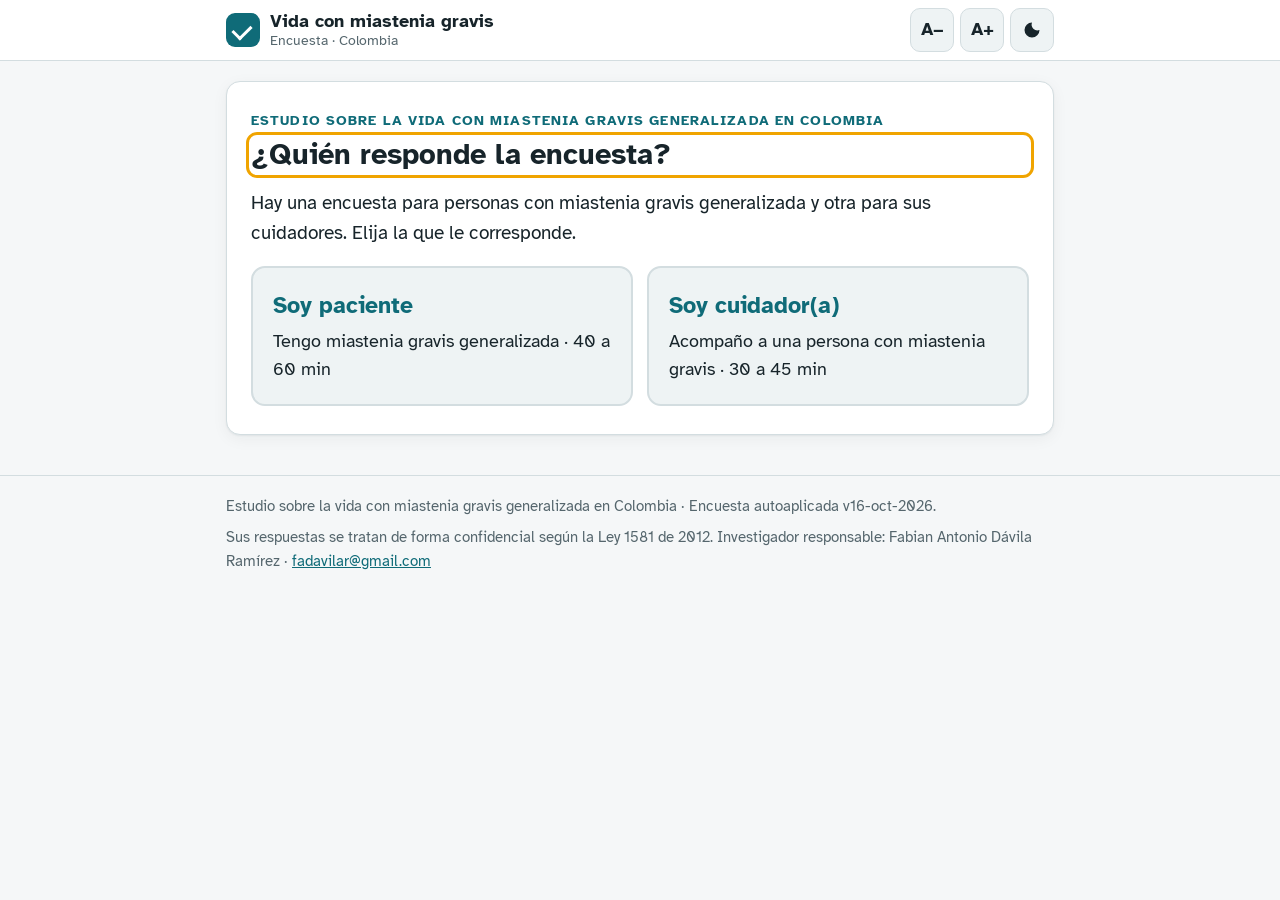
==== index.html @ 29c4d242 "Encuesta gMG Colombia: app de recolección para pacientes y cuidadores Formularios web de las encuest" ====
<!doctype html>
<html lang="es">
<head>
  <meta charset="utf-8">
  <meta name="viewport" content="width=device-width, initial-scale=1">
  <title>Encuesta gMG Colombia</title>
  <meta name="description" content="Encuesta autoaplicada para personas con miastenia gravis generalizada y sus cuidadores en Colombia.">
  <meta name="robots" content="noindex, nofollow">
  <link rel="icon" href="data:image/svg+xml,%3Csvg xmlns='http://www.w3.org/2000/svg' viewBox='0 0 32 32'%3E%3Crect width='32' height='32' rx='7' fill='%230f6b78'/%3E%3Cpath d='M9 17l4.5 4.5L23 11' stroke='white' stroke-width='3.2' fill='none' stroke-linecap='round' stroke-linejoin='round'/%3E%3C/svg%3E">
  <link rel="preconnect" href="https://fonts.googleapis.com">
  <link rel="preconnect" href="https://fonts.gstatic.com" crossorigin>
  <link href="https://fonts.googleapis.com/css2?family=Atkinson+Hyperlegible:ital,wght@0,400;0,700;1,400&display=swap" rel="stylesheet">
  <link rel="stylesheet" href="css/styles.css">
</head>
<body>
  <a class="skip" href="#app">Ir al contenido</a>
  <header class="topbar">
    <div class="wrap topbar-in">
      <a class="brand" href="./" aria-label="Inicio de la encuesta">
        <span class="logo" aria-hidden="true"></span>
        <span class="brand-text">Vida con miastenia gravis<small>Encuesta · Colombia</small></span>
      </a>
      <div class="tools" role="group" aria-label="Opciones de lectura">
        <button type="button" id="btn-font-down" aria-label="Letra más pequeña">A−</button>
        <button type="button" id="btn-font-up" aria-label="Letra más grande">A+</button>
        <button type="button" id="btn-theme" aria-label="Cambiar entre modo claro y oscuro">
          <svg viewBox="0 0 24 24" width="20" height="20" aria-hidden="true"><path fill="currentColor" d="M12 3a9 9 0 1 0 9 9 7 7 0 0 1-9-9z"/></svg>
        </button>
      </div>
    </div>
  </header>

  <main id="app" class="wrap" tabindex="-1">
    <noscript><p class="callout">Para responder la encuesta necesita activar JavaScript en su navegador.</p></noscript>
  </main>

  <footer class="footer">
    <div class="wrap">
      <p id="emergency" class="emergency" hidden><strong>Importante:</strong> si mientras responde siente que aumenta la debilidad o le cuesta respirar o tragar, deje la encuesta y busque atención de urgencias.</p>
      <p>Estudio sobre la vida con miastenia gravis generalizada en Colombia · Encuesta autoaplicada v16-oct-2026.</p>
      <p>Sus respuestas se tratan de forma confidencial según la Ley 1581 de 2012. Investigador responsable: Fabian Antonio Dávila Ramírez · <a href="mailto:fadavilar@gmail.com">fadavilar@gmail.com</a></p>
    </div>
  </footer>

  <script src="js/config.js"></script>
  <script src="js/encuestas.js"></script>
  <script src="js/app.js"></script>
</body>
</html>
---- css/styles.css ----
/* Encuesta gMG Colombia — estilos */
:root {
  --bg: #f5f7f8;
  --surface: #ffffff;
  --surface-2: #eef3f4;
  --text: #17242a;
  --muted: #55666d;
  --border: #d3dde0;
  --accent: #0f6b78;
  --accent-ink: #ffffff;
  --accent-soft: #dcefF1;
  --sel: #e3f2f3;
  --warn: #8a4b00;
  --warn-bg: #fff4e0;
  --danger: #a3261d;
  --ok: #1d7a46;
  --sens: #6b3fa0;
  --sens-bg: #f1eafa;
  --focus: #f0a400;
  --radius: 14px;
  --shadow: 0 1px 2px rgba(16, 40, 48, .06), 0 4px 16px rgba(16, 40, 48, .05);
  color-scheme: light;
}
@media (prefers-color-scheme: dark) {
  :root:not([data-theme="light"]) {
    --bg: #0f1719; --surface: #172327; --surface-2: #1d2c31; --text: #e8f0f2; --muted: #a2b4ba;
    --border: #2d4047; --accent: #4cc2cf; --accent-ink: #062226; --accent-soft: #163b41; --sel: #16393e;
    --warn: #ffc56b; --warn-bg: #3a2a10; --danger: #ff8a80; --ok: #6fd69b; --sens: #c9a8f0; --sens-bg: #2c2140;
    --shadow: none; color-scheme: dark;
  }
}
:root[data-theme="dark"] {
  --bg: #0f1719; --surface: #172327; --surface-2: #1d2c31; --text: #e8f0f2; --muted: #a2b4ba;
  --border: #2d4047; --accent: #4cc2cf; --accent-ink: #062226; --accent-soft: #163b41; --sel: #16393e;
  --warn: #ffc56b; --warn-bg: #3a2a10; --danger: #ff8a80; --ok: #6fd69b; --sens: #c9a8f0; --sens-bg: #2c2140;
  --shadow: none; color-scheme: dark;
}

* { box-sizing: border-box; }
html { -webkit-text-size-adjust: 100%; }
body {
  margin: 0; background: var(--bg); color: var(--text);
  font-family: "Atkinson Hyperlegible", system-ui, -apple-system, "Segoe UI", Roboto, sans-serif;
  font-size: 1rem; line-height: 1.55;
}
a { color: var(--accent); }
h2, h3, h4 { line-height: 1.25; margin: 0 0 .5em; }
h2 { font-size: 1.6rem; }
h3 { font-size: 1.1rem; margin-top: 1.4em; }
p { margin: 0 0 .8em; }
:focus-visible { outline: 3px solid var(--focus); outline-offset: 2px; border-radius: 6px; }
[hidden] { display: none !important; }
.sr-only { position: absolute; width: 1px; height: 1px; padding: 0; margin: -1px; overflow: hidden; clip: rect(0 0 0 0); white-space: nowrap; border: 0; }
.skip { position: absolute; left: -999px; top: 0; background: var(--accent); color: var(--accent-ink); padding: .5em 1em; z-index: 10; }
.skip:focus { left: 8px; }
.wrap { max-width: 860px; margin: 0 auto; padding: 0 16px; }
main.wrap { padding-top: 20px; padding-bottom: 40px; outline: none; }
.muted { color: var(--muted); }
.mono { font-family: ui-monospace, Consolas, monospace; letter-spacing: .05em; }

/* barra superior */
.topbar { background: var(--surface); border-bottom: 1px solid var(--border); position: sticky; top: 0; z-index: 5; }
.topbar-in { display: flex; align-items: center; justify-content: space-between; gap: 12px; min-height: 60px; }
.brand { display: flex; align-items: center; gap: 10px; text-decoration: none; color: var(--text); min-width: 0; }
.logo { width: 34px; height: 34px; border-radius: 9px; flex: none; background: var(--accent);
  -webkit-mask: none; position: relative; }
.logo::after { content: ""; position: absolute; left: 10px; top: 8px; width: 9px; height: 15px; border: solid var(--accent-ink); border-width: 0 3.5px 3.5px 0; transform: rotate(45deg); }
.brand-text { font-weight: 700; font-size: 1rem; line-height: 1.15; overflow: hidden; text-overflow: ellipsis; }
.brand-text small { display: block; font-weight: 400; color: var(--muted); font-size: .8rem; }
.tools { display: flex; gap: 6px; flex: none; }
.tools button { min-width: 44px; height: 44px; border-radius: 10px; border: 1px solid var(--border); background: var(--surface-2);
  color: var(--text); font: inherit; font-weight: 700; cursor: pointer; display: inline-flex; align-items: center; justify-content: center; }
.tools button:hover { border-color: var(--accent); }

/* bloques */
.eyebrow { text-transform: uppercase; letter-spacing: .08em; font-size: .78rem; font-weight: 700; color: var(--accent); margin-bottom: .4em; }
.lead { font-size: 1.08rem; }
.paper, .q, .review, .send-box, .hero { background: var(--surface); border: 1px solid var(--border); border-radius: var(--radius); box-shadow: var(--shadow); }
.paper { padding: 24px; }
.paper.center { text-align: left; }
.h-consent { margin-top: 1.4em; padding-top: 1em; border-top: 1px solid var(--border); }
.callout { background: var(--surface-2); border-radius: 12px; padding: 16px 18px; margin: 1.2em 0; }
.callout h3 { margin-top: 0; }
.callout ul { margin: .4em 0 .8em; padding-left: 1.2em; }
.callout li { margin-bottom: .35em; }
.warn-box { background: var(--warn-bg); color: var(--text); border-left: 4px solid var(--warn); }
.error { color: var(--danger); font-weight: 700; }
.static { padding: 12px 0; display: block; }

/* inicio */
.hero { padding: 28px 24px; }
.choices { display: grid; gap: 14px; margin-top: 18px; }
@media (min-width: 640px) { .choices { grid-template-columns: 1fr 1fr; } }
.choice { display: flex; flex-direction: column; gap: 4px; padding: 20px; border: 2px solid var(--border); border-radius: var(--radius);
  text-decoration: none; color: var(--text); background: var(--surface-2); min-height: 120px; }
.choice:hover { border-color: var(--accent); }
.choice strong { font-size: 1.3rem; color: var(--accent); }
.choice em { font-style: normal; font-weight: 700; color: var(--ok); margin-top: auto; }

/* progreso */
.progress { margin-bottom: 18px; }
.progress-top { display: flex; justify-content: space-between; gap: 10px; font-weight: 700; font-size: .95rem; flex-wrap: wrap; }
.saved { font-weight: 400; color: var(--muted); font-size: .85rem; }
.bar { height: 8px; border-radius: 99px; background: var(--surface-2); border: 1px solid var(--border); overflow: hidden; margin: 6px 0 10px; }
.bar span { display: block; height: 100%; background: var(--accent); transition: width .3s; }
.steps { list-style: none; display: flex; flex-wrap: wrap; gap: 6px; padding: 0; margin: 0; }
.steps button { width: 40px; height: 40px; border-radius: 50%; border: 1px solid var(--border); background: var(--surface); color: var(--text);
  font: inherit; font-weight: 700; cursor: pointer; }
.steps button.current { background: var(--accent); color: var(--accent-ink); border-color: var(--accent); }

.part-head { margin: 8px 0 18px; }

/* preguntas */
.questions { display: grid; gap: 16px; }
.q { padding: 20px; scroll-margin-top: 80px; border-left: 5px solid var(--border); }
.q.is-answered { border-left-color: var(--accent); }
.q.flash { animation: flash 1.6s ease-out; }
@keyframes flash { 0% { box-shadow: 0 0 0 4px var(--focus); } 100% { box-shadow: var(--shadow); } }
.q-head { display: flex; gap: 12px; align-items: flex-start; }
.q-num { flex: none; min-width: 2.1em; height: 2.1em; border-radius: 50%; background: var(--accent-soft); color: var(--accent);
  font-weight: 700; display: inline-flex; align-items: center; justify-content: center; font-size: .95rem; }
.q-text { font-size: 1.12rem; margin: .2em 0 .5em; }
.q-note { color: var(--muted); font-size: .95rem; margin-top: -.2em; }
.badge-sens { display: inline-block; background: var(--sens-bg); color: var(--sens); font-weight: 700; font-size: .82rem;
  padding: 3px 10px; border-radius: 99px; margin: 0 0 .6em; }
.badge-sens.inline { margin: 0; }
.item + .item { margin-top: 14px; }
.item-label { font-weight: 700; margin-bottom: 8px; padding: 0; }
.jump { font-style: normal; color: var(--muted); font-size: .88rem; white-space: nowrap; }

fieldset { border: 0; margin: 0; padding: 0; min-width: 0; }
.opts { display: grid; gap: 8px; }
@media (min-width: 700px) { .opts { grid-template-columns: 1fr 1fr; } .opts > legend { grid-column: 1 / -1; } }
.opt { display: flex; align-items: flex-start; gap: 12px; padding: 12px 14px; border: 1.5px solid var(--border); border-radius: 12px;
  cursor: pointer; background: var(--surface); min-height: 52px; }
.opt:hover { border-color: var(--accent); }
.opt:has(input:checked) { border-color: var(--accent); background: var(--sel); }
.opt input { width: 24px; height: 24px; margin: 1px 0 0; accent-color: var(--accent); flex: none; }
.opt.accept { margin-top: 16px; }

.fields { display: grid; gap: 12px; }
@media (min-width: 640px) { .fields { grid-template-columns: 1fr 1fr; } }
.field { display: flex; flex-direction: column; gap: 6px; margin-top: 10px; }
.fields .field { margin-top: 0; }
.f-label { font-weight: 700; font-size: .95rem; }
.f-input { display: flex; align-items: center; gap: 8px; }
.unit { color: var(--muted); font-size: .9rem; white-space: nowrap; }
input[type=text], select, textarea {
  font: inherit; color: var(--text); background: var(--surface); border: 1.5px solid var(--border); border-radius: 10px;
  padding: 11px 12px; width: 100%; min-height: 48px;
}
.num input { max-width: 14em; }
input:focus, select:focus, textarea:focus { border-color: var(--accent); }
textarea { resize: vertical; min-height: 120px; }
.warn { color: var(--warn); font-size: .88rem; }

/* matrices */
.grid { display: grid; gap: 10px; }
.grow { padding: 12px 14px; border: 1px solid var(--border); border-radius: 12px; background: var(--surface-2); }
.grow:has(input:checked) { border-color: var(--accent); }
.grow > legend { float: left; width: 100%; font-weight: 700; margin-bottom: 8px; padding: 0; }
.pills { clear: both; display: flex; flex-wrap: wrap; gap: 8px; }
.pill { position: relative; cursor: pointer; flex: 1 1 auto; }
.pill input { position: absolute; opacity: 0; inset: 0; width: 100%; height: 100%; margin: 0; cursor: pointer; }
.pill span { display: flex; align-items: center; justify-content: center; text-align: center; min-height: 44px; padding: 8px 12px;
  border: 1.5px solid var(--border); border-radius: 10px; background: var(--surface); font-size: .95rem; height: 100%; }
.pill input:checked + span { background: var(--accent); color: var(--accent-ink); border-color: var(--accent); font-weight: 700; }
.pill input:focus-visible + span { outline: 3px solid var(--focus); outline-offset: 2px; }
.grid-compact .pill { flex: 1 1 0; }
.decision { margin-top: 8px; }
.decision .pill { flex: 0 1 120px; }

/* gastos */
.costs { display: grid; gap: 10px; }
.cost-group { margin: 12px 0 2px; color: var(--accent); font-size: 1rem; }
.cost { padding: 14px; border: 1px solid var(--border); border-radius: 12px; background: var(--surface-2); }
.cost > legend { float: left; width: 100%; font-weight: 700; margin-bottom: 8px; padding: 0; }
.cost-fields { clear: both; display: grid; gap: 10px; grid-template-columns: 1fr; }
@media (min-width: 640px) { .cost-fields { grid-template-columns: 1fr 1fr; } }
.cost .field { margin-top: 0; }
.cost .num input { max-width: none; }

/* botones */
.btn { font: inherit; font-weight: 700; padding: 12px 20px; min-height: 50px; border-radius: 12px; border: 1.5px solid var(--border);
  background: var(--surface); color: var(--text); cursor: pointer; }
.btn:hover { border-color: var(--accent); }
.btn.primary { background: var(--accent); color: var(--accent-ink); border-color: var(--accent); }
.btn.primary:hover { filter: brightness(1.08); }
.btn.big { width: 100%; font-size: 1.15rem; min-height: 58px; }
.btn:disabled { opacity: .6; cursor: progress; }
.link-btn { background: none; border: 0; color: var(--muted); text-decoration: underline; font: inherit; font-size: .88rem; cursor: pointer;
  padding: 8px 0 0; min-height: 36px; }
.link-btn:hover { color: var(--accent); }
.nav { display: flex; justify-content: space-between; gap: 12px; margin-top: 22px; flex-wrap: wrap; }
.nav .btn.primary { margin-left: auto; }
.restart { margin-top: 18px; text-align: right; }

/* revisión */
.review { list-style: none; padding: 6px 18px; margin: 0 0 16px; }
.rev-part { padding: 14px 0; border-bottom: 1px solid var(--border); }
.rev-part:last-child { border-bottom: 0; }
.rev-head { display: flex; justify-content: space-between; gap: 10px; flex-wrap: wrap; margin-bottom: 8px; }
.chips { display: flex; flex-wrap: wrap; gap: 6px; }
.chip { font: inherit; font-weight: 700; min-width: 44px; height: 40px; border-radius: 99px; border: 1.5px solid var(--warn);
  background: var(--warn-bg); color: var(--text); cursor: pointer; padding: 0 10px; }
.ok { color: var(--ok); font-weight: 700; }
.send-box { padding: 20px; }
.hp { position: absolute; left: -9999px; width: 1px; height: 1px; overflow: hidden; }

/* pie */
.footer { border-top: 1px solid var(--border); color: var(--muted); font-size: .85rem; padding: 18px 0 28px; }
.footer p { margin: 0 0 .5em; }
.emergency { background: var(--warn-bg); color: var(--text); border-radius: 10px; padding: 10px 14px; }

@media (max-width: 520px) {
  h2 { font-size: 1.35rem; }
  .paper, .hero { padding: 18px 16px; }
  .q { padding: 16px 14px; }
  .brand-text small { display: none; }
  .nav .btn { flex: 1 1 100%; }
  .grid:not(.grid-compact):not(.decision) .pill { flex: 1 1 100%; }
  .grid:not(.grid-compact):not(.decision) .pill span { justify-content: flex-start; text-align: left; }
}
@media print {
  .topbar, .tools, .nav, .link-btn, .steps, .footer { display: none !important; }
  .q { break-inside: avoid; box-shadow: none; }
}
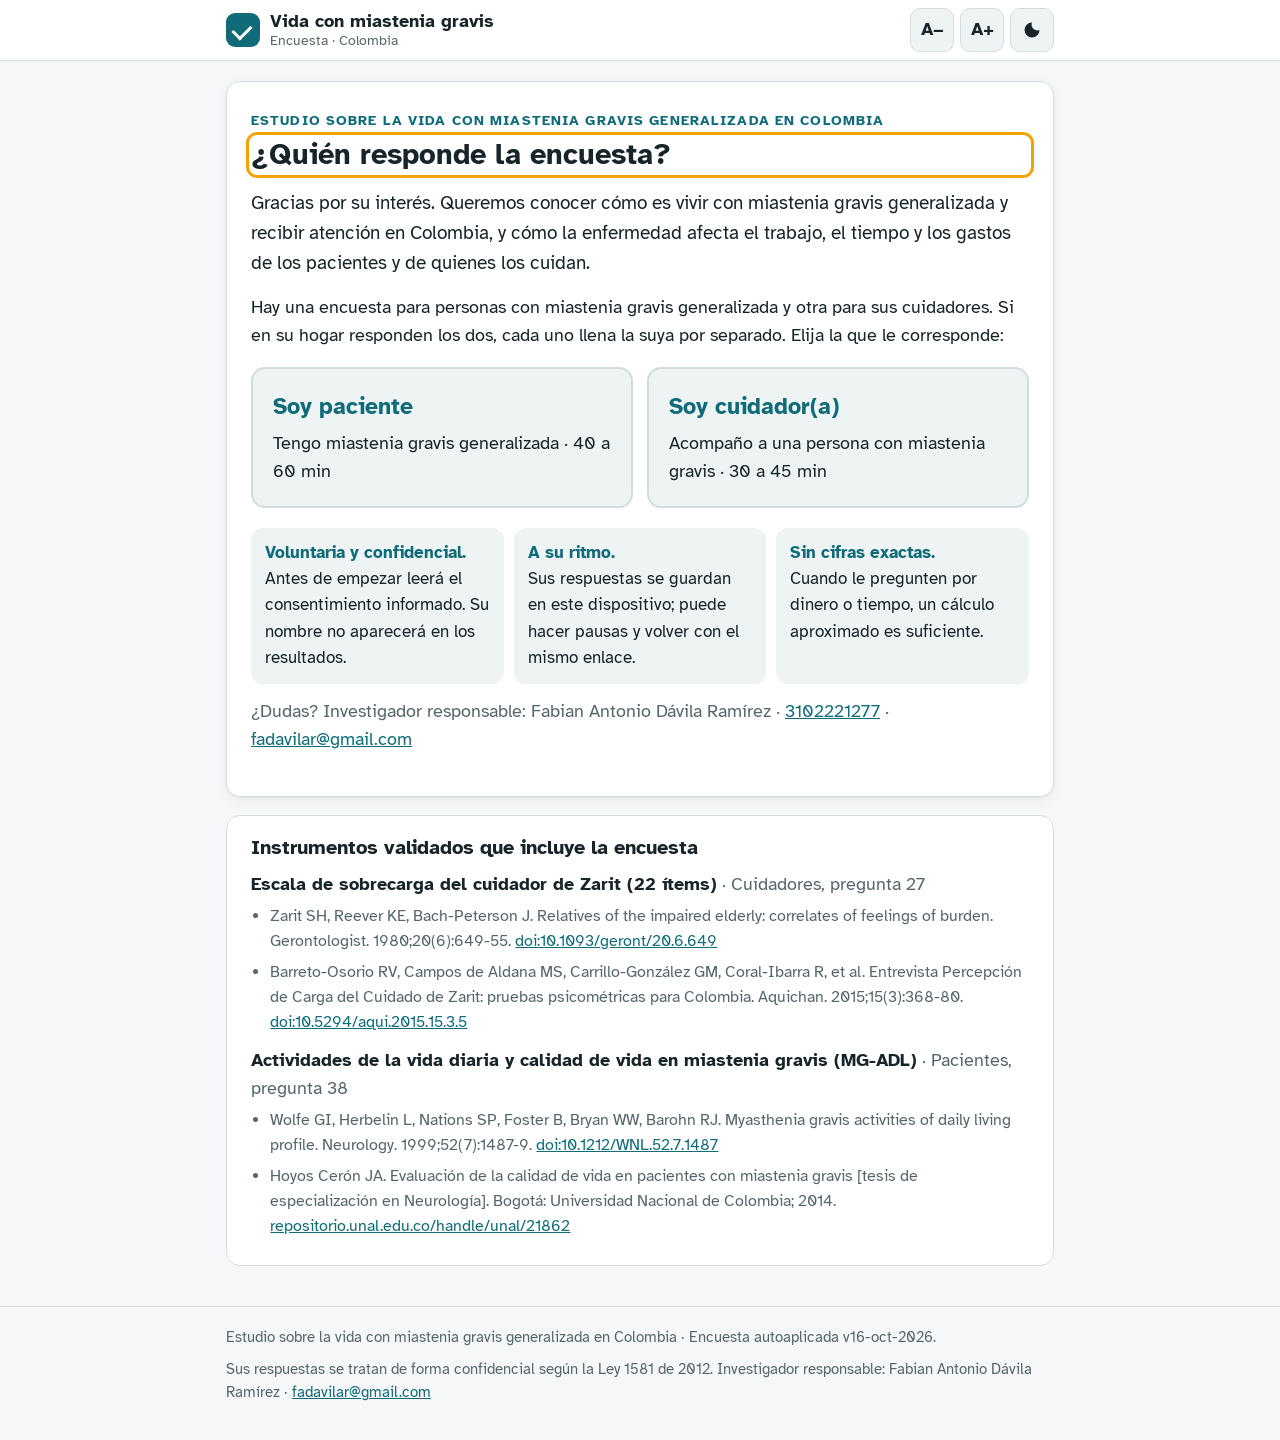
==== commit 08ccb051: "Versionar recursos para evitar caché tras actualizaciones Co-Authored-By: Claude Opus 5.5 <noreply@a" ====
--- a/index.html
+++ b/index.html
@@ -10,7 +10,7 @@
   <link rel="preconnect" href="https://fonts.googleapis.com">
   <link rel="preconnect" href="https://fonts.gstatic.com" crossorigin>
   <link href="https://fonts.googleapis.com/css2?family=Atkinson+Hyperlegible:ital,wght@0,400;0,700;1,400&display=swap" rel="stylesheet">
-  <link rel="stylesheet" href="css/styles.css">
+  <link rel="stylesheet" href="css/styles.css?v=2">
 </head>
 <body>
   <a class="skip" href="#app">Ir al contenido</a>
@@ -42,8 +42,8 @@
     </div>
   </footer>
 
-  <script src="js/config.js"></script>
-  <script src="js/encuestas.js"></script>
-  <script src="js/app.js"></script>
+  <script src="js/config.js?v=2"></script>
+  <script src="js/encuestas.js?v=2"></script>
+  <script src="js/app.js?v=2"></script>
 </body>
 </html>
--- a/css/styles.css
+++ b/css/styles.css
@@ -97,6 +97,20 @@
 .choice strong { font-size: 1.3rem; color: var(--accent); }
 .choice em { font-style: normal; font-weight: 700; color: var(--ok); margin-top: auto; }
 
+.facts { list-style: none; padding: 0; margin: 20px 0 14px; display: grid; gap: 10px; }
+@media (min-width: 640px) { .facts { grid-template-columns: repeat(3, 1fr); } }
+.facts li { background: var(--surface-2); border-radius: 12px; padding: 12px 14px; font-size: .95rem; }
+.facts strong { display: block; color: var(--accent); }
+.sources { margin-top: 18px; padding: 20px 24px; background: var(--surface); border: 1px solid var(--border); border-radius: var(--radius); }
+.sources h3 { margin-top: 0; }
+.source + .source { margin-top: 12px; }
+.source p { margin-bottom: .3em; }
+.sources ul, .fuente ul { margin: 0; padding-left: 1.2em; font-size: .9rem; color: var(--muted); }
+.sources li, .fuente li { margin-bottom: .35em; overflow-wrap: anywhere; }
+.fuente { margin-top: 12px; font-size: .9rem; }
+.fuente summary { cursor: pointer; color: var(--accent); font-weight: 700; min-height: 36px; display: flex; align-items: center; }
+.fuente ul { margin-top: 6px; }
+
 /* progreso */
 .progress { margin-bottom: 18px; }
 .progress-top { display: flex; justify-content: space-between; gap: 10px; font-weight: 700; font-size: .95rem; flex-wrap: wrap; }
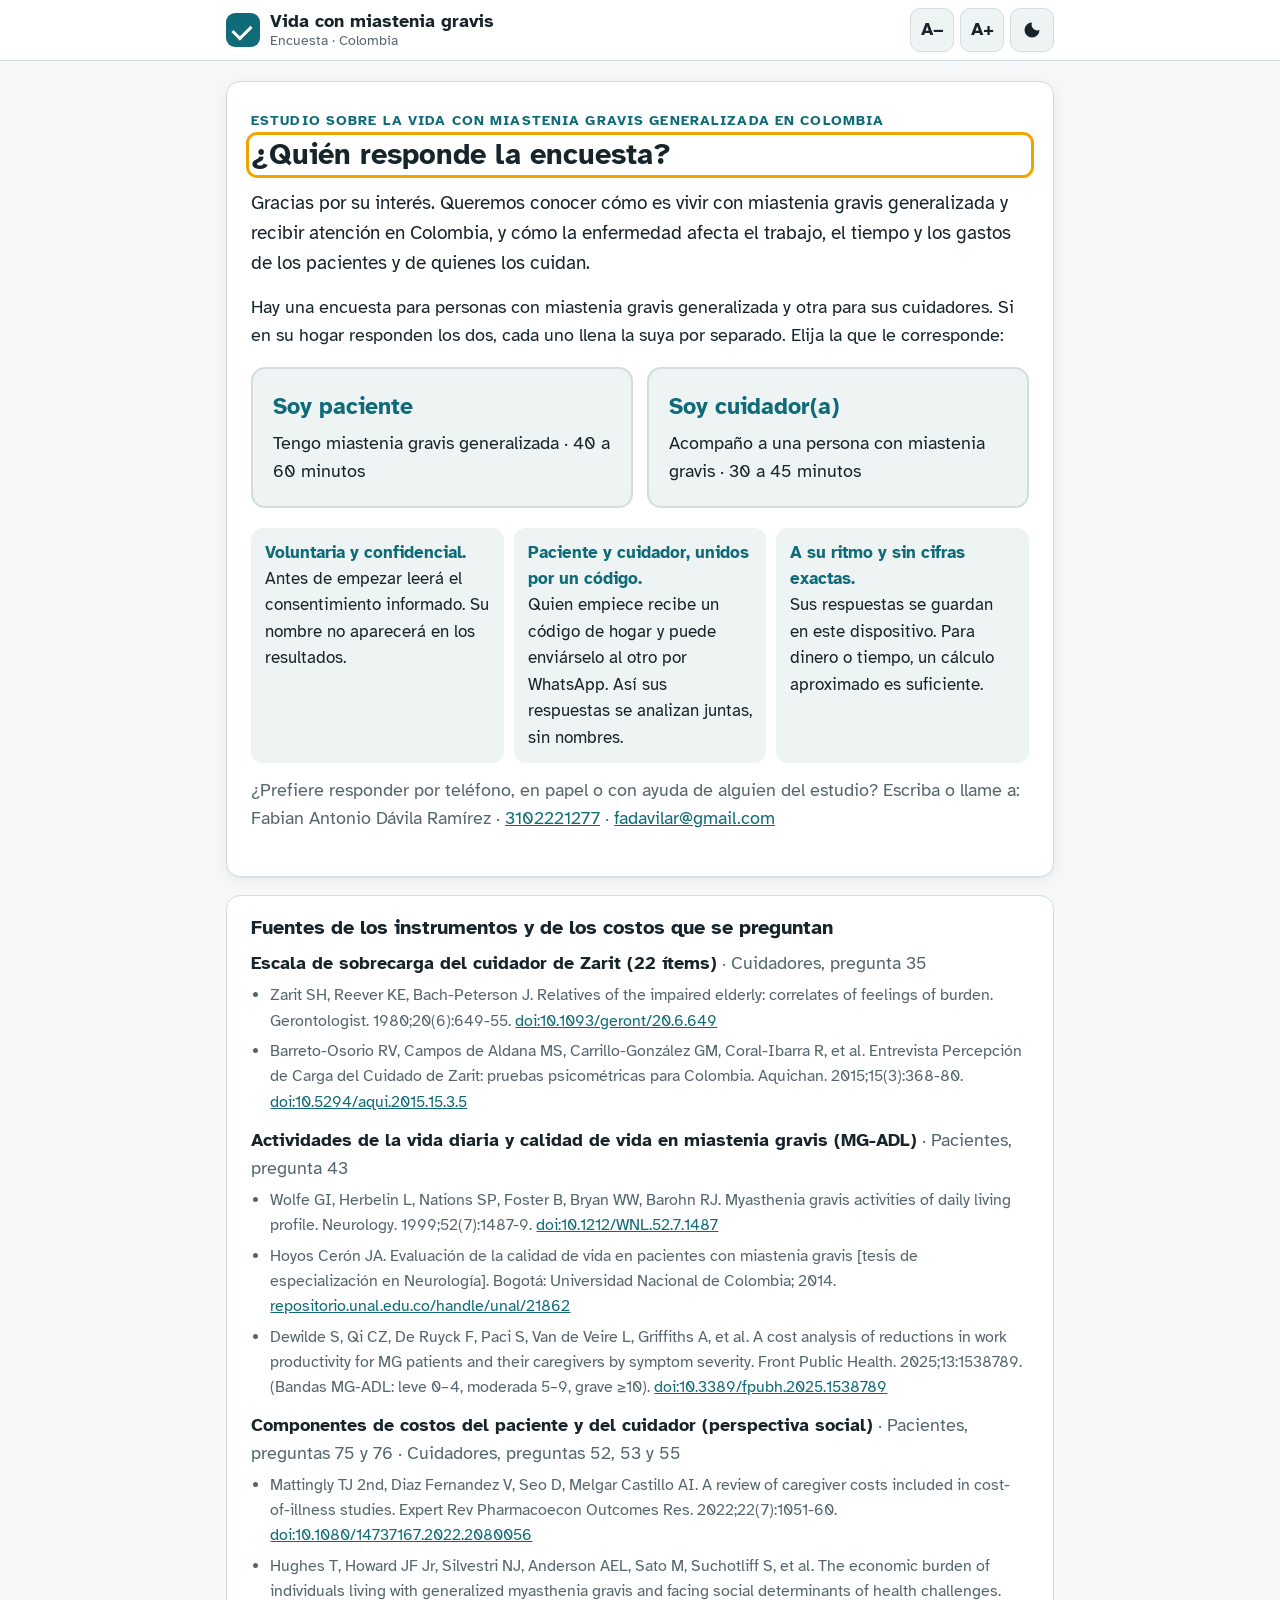
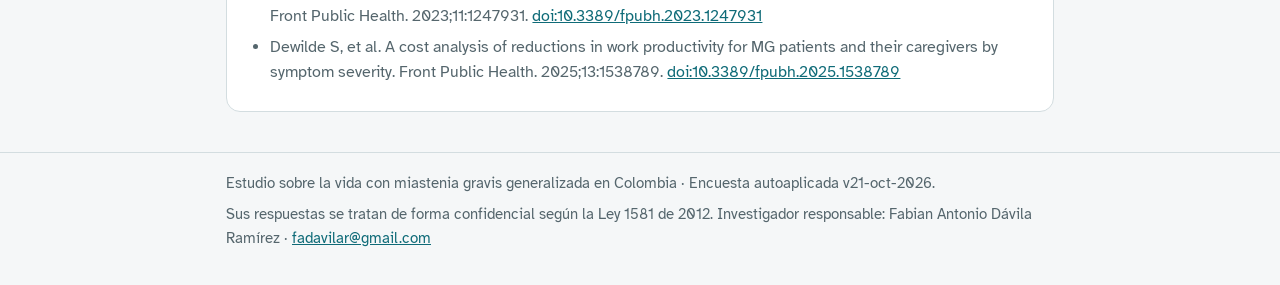
==== commit 75dc8e9a: "v21-oct-2026: díada paciente-cuidador, MG-ADL puntuable, costos ampliados y ajustes éticos - Código " ====
--- a/index.html
+++ b/index.html
@@ -10,7 +10,7 @@
   <link rel="preconnect" href="https://fonts.googleapis.com">
   <link rel="preconnect" href="https://fonts.gstatic.com" crossorigin>
   <link href="https://fonts.googleapis.com/css2?family=Atkinson+Hyperlegible:ital,wght@0,400;0,700;1,400&display=swap" rel="stylesheet">
-  <link rel="stylesheet" href="css/styles.css?v=2">
+  <link rel="stylesheet" href="css/styles.css?v=3">
 </head>
 <body>
   <a class="skip" href="#app">Ir al contenido</a>
@@ -37,13 +37,13 @@
   <footer class="footer">
     <div class="wrap">
       <p id="emergency" class="emergency" hidden><strong>Importante:</strong> si mientras responde siente que aumenta la debilidad o le cuesta respirar o tragar, deje la encuesta y busque atención de urgencias.</p>
-      <p>Estudio sobre la vida con miastenia gravis generalizada en Colombia · Encuesta autoaplicada v16-oct-2026.</p>
+      <p>Estudio sobre la vida con miastenia gravis generalizada en Colombia · Encuesta autoaplicada v21-oct-2026.</p>
       <p>Sus respuestas se tratan de forma confidencial según la Ley 1581 de 2012. Investigador responsable: Fabian Antonio Dávila Ramírez · <a href="mailto:fadavilar@gmail.com">fadavilar@gmail.com</a></p>
     </div>
   </footer>
 
-  <script src="js/config.js?v=2"></script>
-  <script src="js/encuestas.js?v=2"></script>
-  <script src="js/app.js?v=2"></script>
+  <script src="js/config.js?v=3"></script>
+  <script src="js/encuestas.js?v=3"></script>
+  <script src="js/app.js?v=3"></script>
 </body>
 </html>
--- a/css/styles.css
+++ b/css/styles.css
@@ -1,4 +1,20 @@
 /* Encuesta gMG Colombia — estilos */
+/* Código de hogar, MG-ADL y adaptaciones (v21-oct-2026) */
+.hogar { border-left: 4px solid var(--accent); margin: 0 0 18px; }
+.code-big { font-size: 1.8rem; font-weight: 700; color: var(--accent); margin: .1em 0 .4em; letter-spacing: .08em; }
+.share { display: flex; flex-wrap: wrap; gap: 10px; align-items: center; }
+.share .btn { text-decoration: none; display: inline-flex; align-items: center; }
+.hogar-otro { margin-top: 14px; }
+.hogar-otro summary { cursor: pointer; font-weight: 700; color: var(--accent); min-height: 40px; display: flex; align-items: center; }
+.hogar-form { display: flex; flex-wrap: wrap; gap: 10px; align-items: flex-end; }
+.hogar-form .field { flex: 1 1 220px; margin: 0; }
+.adl-opts { grid-template-columns: 1fr !important; clear: both; }
+.adl-opts .opt { background: var(--surface); }
+.score { display: inline-flex; align-items: center; justify-content: center; min-width: 1.6em; height: 1.6em; border-radius: 50%;
+  background: var(--accent-soft); color: var(--accent); margin-right: 6px; font-size: .9rem; }
+.invest-estado { margin-bottom: 10px; }
+.invest-estado .pill { flex: 1 1 180px; }
+.vinculo .field { margin-top: 0; }
 :root {
   --bg: #f5f7f8;
   --surface: #ffffff;
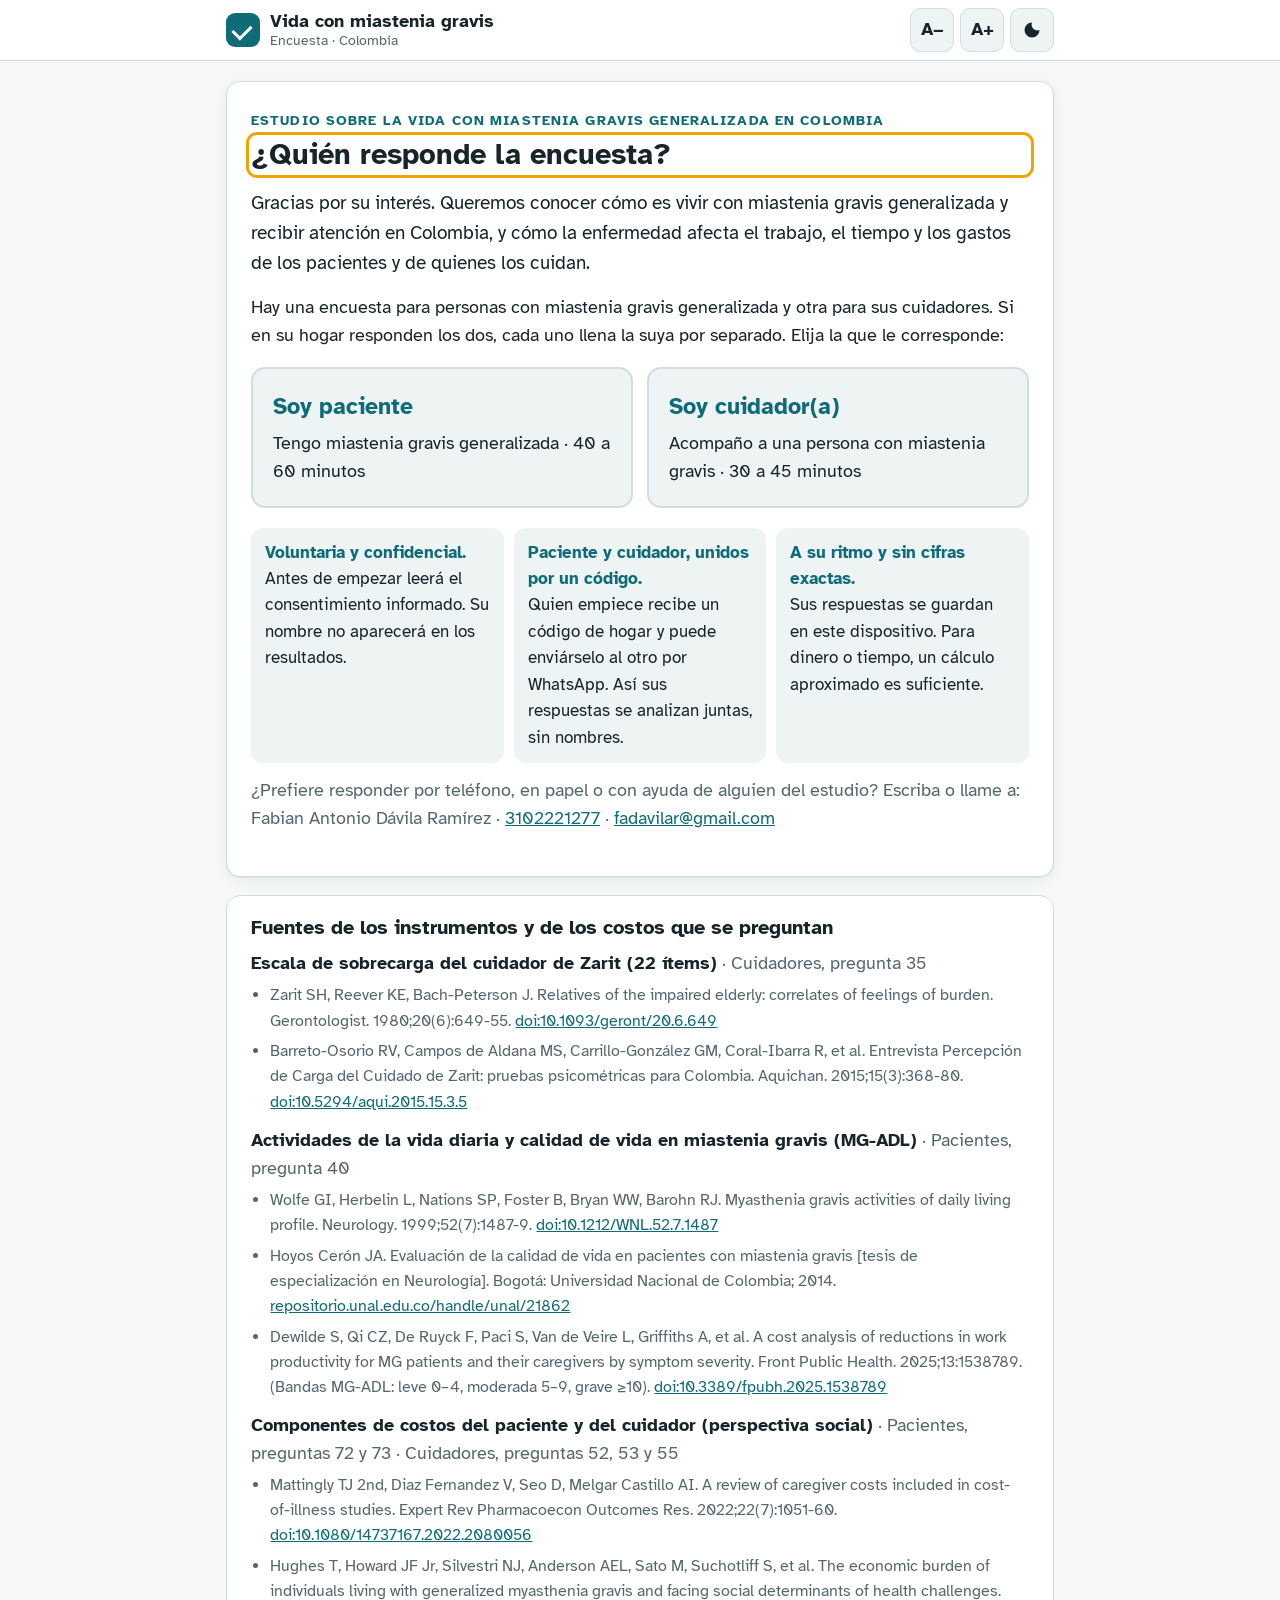
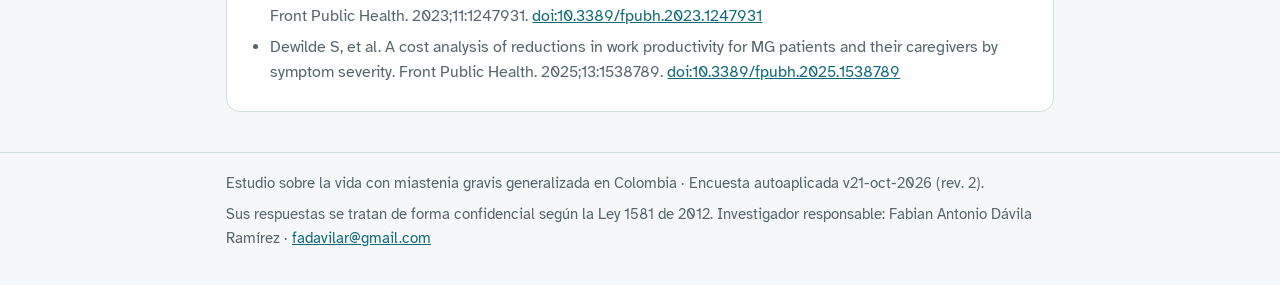
==== commit c57a5431: "rev. 2: farmacovigilancia, responsable de datos y desborde del campo Cuáles - Retira P24-P26 (tratam" ====
--- a/index.html
+++ b/index.html
@@ -10,7 +10,7 @@
   <link rel="preconnect" href="https://fonts.googleapis.com">
   <link rel="preconnect" href="https://fonts.gstatic.com" crossorigin>
   <link href="https://fonts.googleapis.com/css2?family=Atkinson+Hyperlegible:ital,wght@0,400;0,700;1,400&display=swap" rel="stylesheet">
-  <link rel="stylesheet" href="css/styles.css?v=3">
+  <link rel="stylesheet" href="css/styles.css?v=5">
 </head>
 <body>
   <a class="skip" href="#app">Ir al contenido</a>
@@ -37,13 +37,13 @@
   <footer class="footer">
     <div class="wrap">
       <p id="emergency" class="emergency" hidden><strong>Importante:</strong> si mientras responde siente que aumenta la debilidad o le cuesta respirar o tragar, deje la encuesta y busque atención de urgencias.</p>
-      <p>Estudio sobre la vida con miastenia gravis generalizada en Colombia · Encuesta autoaplicada v21-oct-2026.</p>
+      <p>Estudio sobre la vida con miastenia gravis generalizada en Colombia · Encuesta autoaplicada v21-oct-2026 (rev. 2).</p>
       <p>Sus respuestas se tratan de forma confidencial según la Ley 1581 de 2012. Investigador responsable: Fabian Antonio Dávila Ramírez · <a href="mailto:fadavilar@gmail.com">fadavilar@gmail.com</a></p>
     </div>
   </footer>
 
-  <script src="js/config.js?v=3"></script>
-  <script src="js/encuestas.js?v=3"></script>
-  <script src="js/app.js?v=3"></script>
+  <script src="js/config.js?v=5"></script>
+  <script src="js/encuestas.js?v=5"></script>
+  <script src="js/app.js?v=5"></script>
 </body>
 </html>
--- a/css/styles.css
+++ b/css/styles.css
@@ -15,6 +15,9 @@
 .invest-estado { margin-bottom: 10px; }
 .invest-estado .pill { flex: 1 1 180px; }
 .vinculo .field { margin-top: 0; }
+/* El campo "¿Cuáles?" va debajo del título de la fila (la leyenda es flotante). */
+.cost > .field { clear: both; margin: 0 0 10px; }
+.hint { font-size: .85rem; color: var(--muted); font-style: italic; }
 :root {
   --bg: #f5f7f8;
   --surface: #ffffff;
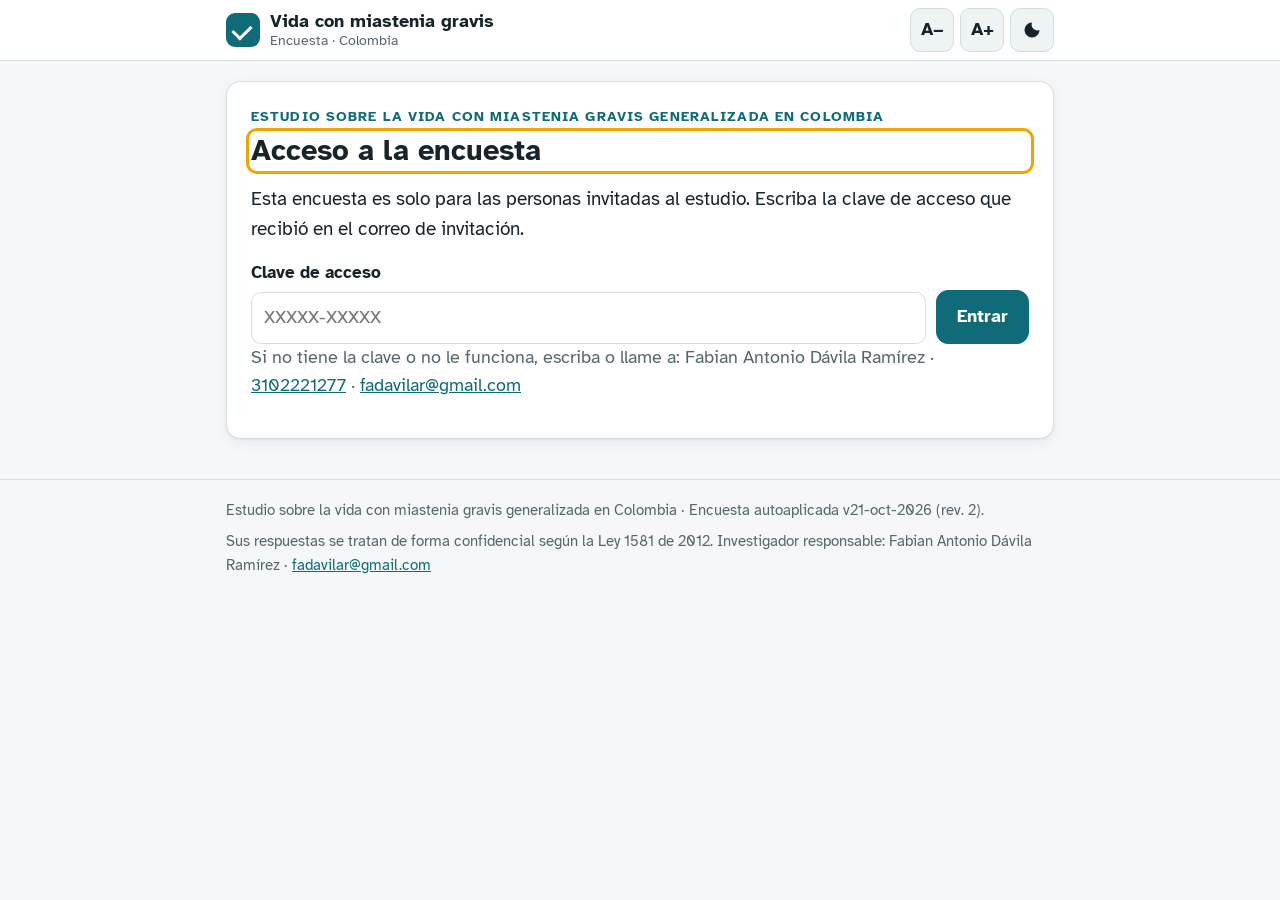
==== commit 0bb50dad: "Acceso privado con clave del estudio - Pantalla de acceso: la clave llega en el enlace (?k=) o se es" ====
--- a/index.html
+++ b/index.html
@@ -10,7 +10,7 @@
   <link rel="preconnect" href="https://fonts.googleapis.com">
   <link rel="preconnect" href="https://fonts.gstatic.com" crossorigin>
   <link href="https://fonts.googleapis.com/css2?family=Atkinson+Hyperlegible:ital,wght@0,400;0,700;1,400&display=swap" rel="stylesheet">
-  <link rel="stylesheet" href="css/styles.css?v=5">
+  <link rel="stylesheet" href="css/styles.css?v=6">
 </head>
 <body>
   <a class="skip" href="#app">Ir al contenido</a>
@@ -42,8 +42,8 @@
     </div>
   </footer>
 
-  <script src="js/config.js?v=5"></script>
-  <script src="js/encuestas.js?v=5"></script>
-  <script src="js/app.js?v=5"></script>
+  <script src="js/config.js?v=6"></script>
+  <script src="js/encuestas.js?v=6"></script>
+  <script src="js/app.js?v=6"></script>
 </body>
 </html>
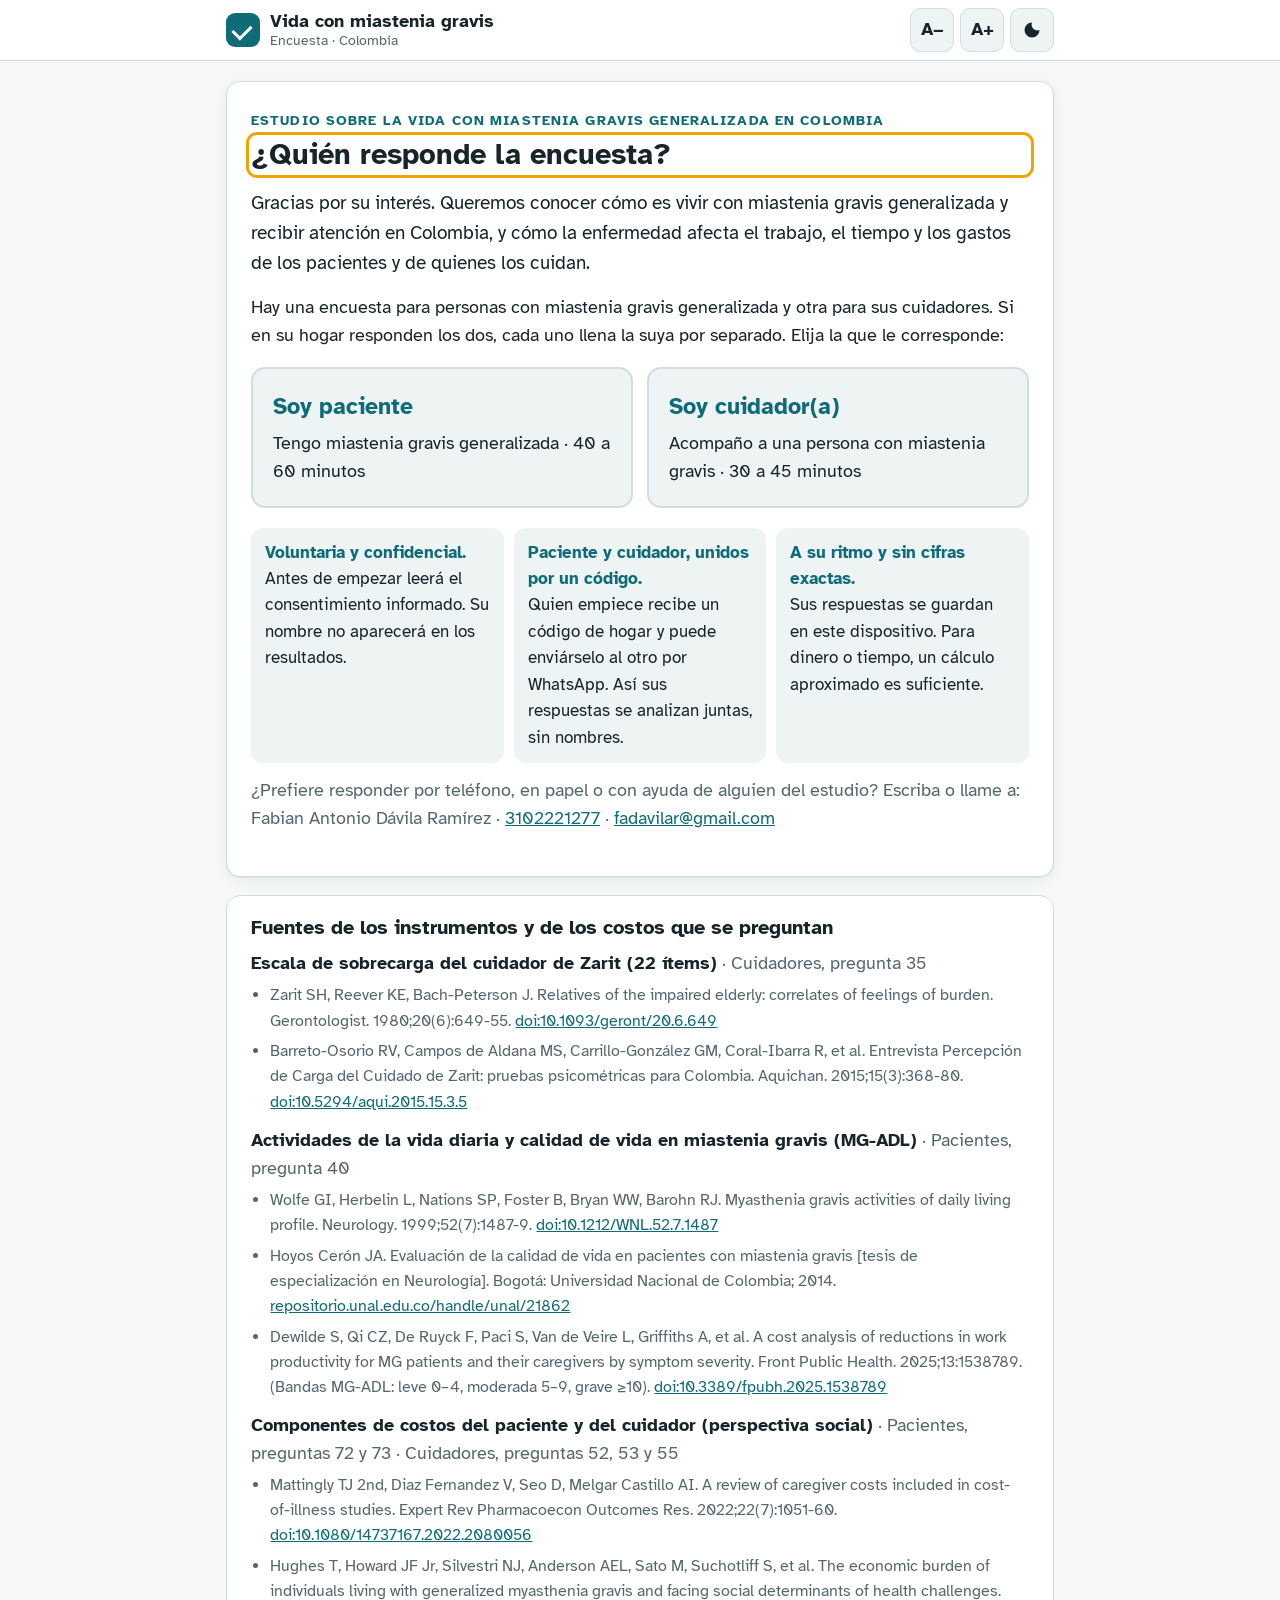
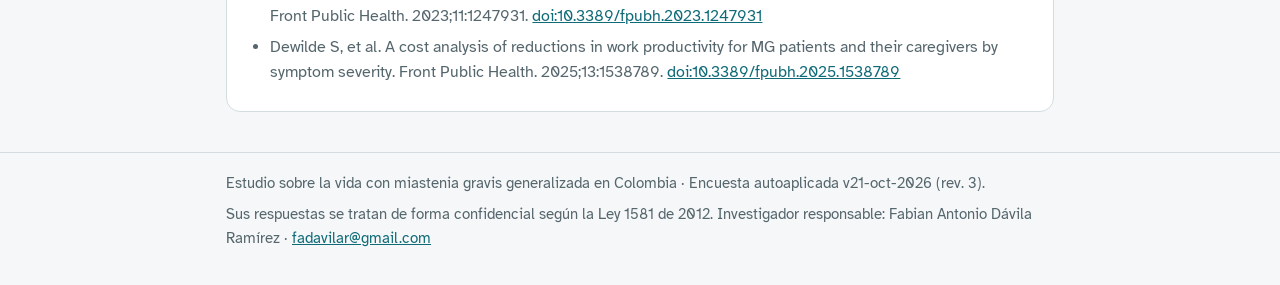
==== commit 04992f68: "Rev. 3: acceso directo, investigación social, sin concepto de comité - Desactiva la clave de acceso " ====
--- a/index.html
+++ b/index.html
@@ -10,7 +10,7 @@
   <link rel="preconnect" href="https://fonts.googleapis.com">
   <link rel="preconnect" href="https://fonts.gstatic.com" crossorigin>
   <link href="https://fonts.googleapis.com/css2?family=Atkinson+Hyperlegible:ital,wght@0,400;0,700;1,400&display=swap" rel="stylesheet">
-  <link rel="stylesheet" href="css/styles.css?v=6">
+  <link rel="stylesheet" href="css/styles.css?v=7">
 </head>
 <body>
   <a class="skip" href="#app">Ir al contenido</a>
@@ -37,13 +37,13 @@
   <footer class="footer">
     <div class="wrap">
       <p id="emergency" class="emergency" hidden><strong>Importante:</strong> si mientras responde siente que aumenta la debilidad o le cuesta respirar o tragar, deje la encuesta y busque atención de urgencias.</p>
-      <p>Estudio sobre la vida con miastenia gravis generalizada en Colombia · Encuesta autoaplicada v21-oct-2026 (rev. 2).</p>
+      <p>Estudio sobre la vida con miastenia gravis generalizada en Colombia · Encuesta autoaplicada v21-oct-2026 (rev. 3).</p>
       <p>Sus respuestas se tratan de forma confidencial según la Ley 1581 de 2012. Investigador responsable: Fabian Antonio Dávila Ramírez · <a href="mailto:fadavilar@gmail.com">fadavilar@gmail.com</a></p>
     </div>
   </footer>
 
-  <script src="js/config.js?v=6"></script>
-  <script src="js/encuestas.js?v=6"></script>
-  <script src="js/app.js?v=6"></script>
+  <script src="js/config.js?v=7"></script>
+  <script src="js/encuestas.js?v=7"></script>
+  <script src="js/app.js?v=7"></script>
 </body>
 </html>
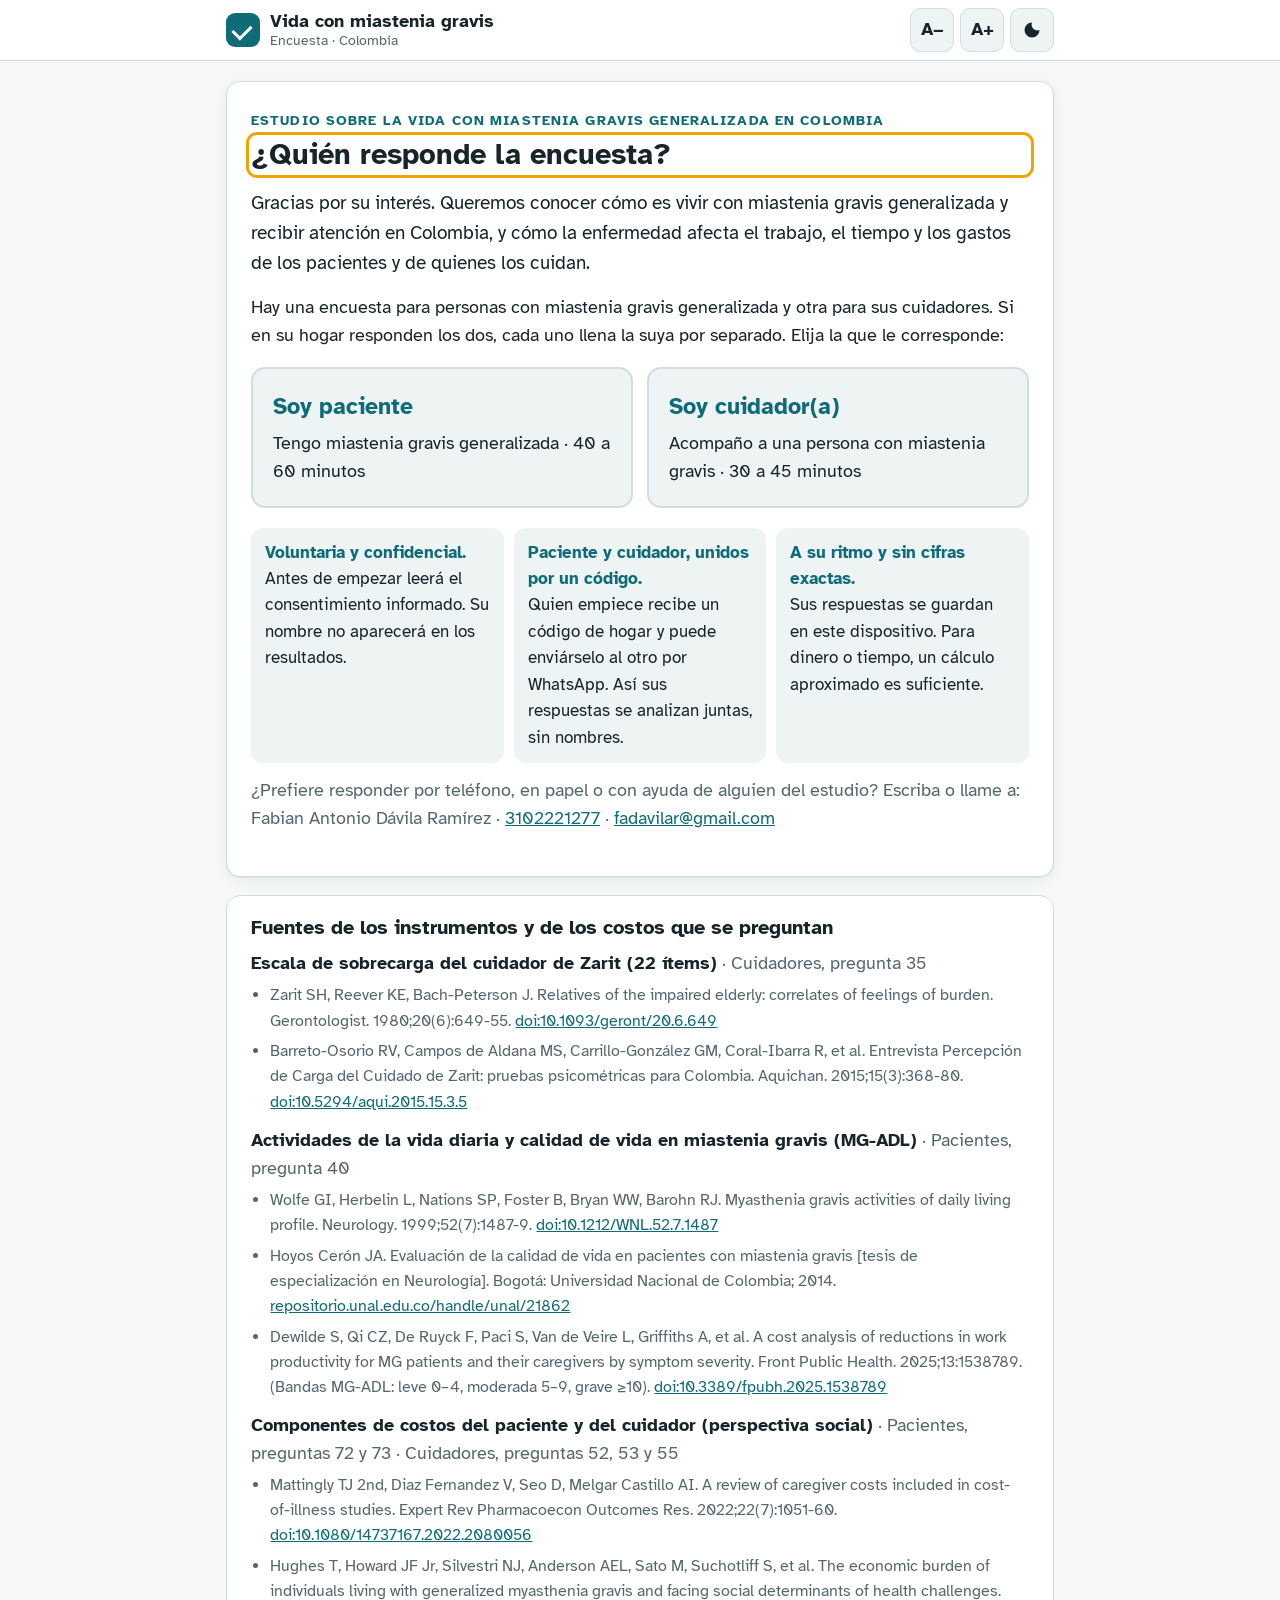
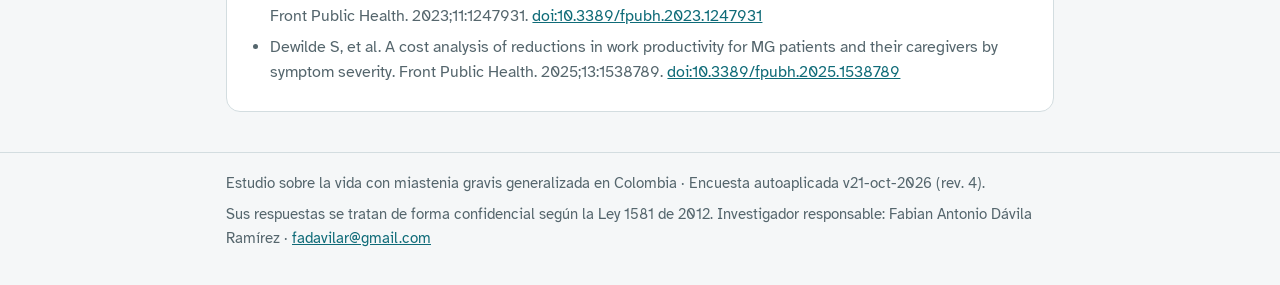
==== commit 163cf92a: "Rev. 4: investigación sin riesgo por ser encuesta, sin frase de financiación Co-Authored-By: Claude " ====
--- a/index.html
+++ b/index.html
@@ -10,7 +10,7 @@
   <link rel="preconnect" href="https://fonts.googleapis.com">
   <link rel="preconnect" href="https://fonts.gstatic.com" crossorigin>
   <link href="https://fonts.googleapis.com/css2?family=Atkinson+Hyperlegible:ital,wght@0,400;0,700;1,400&display=swap" rel="stylesheet">
-  <link rel="stylesheet" href="css/styles.css?v=7">
+  <link rel="stylesheet" href="css/styles.css?v=8">
 </head>
 <body>
   <a class="skip" href="#app">Ir al contenido</a>
@@ -37,13 +37,13 @@
   <footer class="footer">
     <div class="wrap">
       <p id="emergency" class="emergency" hidden><strong>Importante:</strong> si mientras responde siente que aumenta la debilidad o le cuesta respirar o tragar, deje la encuesta y busque atención de urgencias.</p>
-      <p>Estudio sobre la vida con miastenia gravis generalizada en Colombia · Encuesta autoaplicada v21-oct-2026 (rev. 3).</p>
+      <p>Estudio sobre la vida con miastenia gravis generalizada en Colombia · Encuesta autoaplicada v21-oct-2026 (rev. 4).</p>
       <p>Sus respuestas se tratan de forma confidencial según la Ley 1581 de 2012. Investigador responsable: Fabian Antonio Dávila Ramírez · <a href="mailto:fadavilar@gmail.com">fadavilar@gmail.com</a></p>
     </div>
   </footer>
 
-  <script src="js/config.js?v=7"></script>
-  <script src="js/encuestas.js?v=7"></script>
-  <script src="js/app.js?v=7"></script>
+  <script src="js/config.js?v=8"></script>
+  <script src="js/encuestas.js?v=8"></script>
+  <script src="js/app.js?v=8"></script>
 </body>
 </html>
